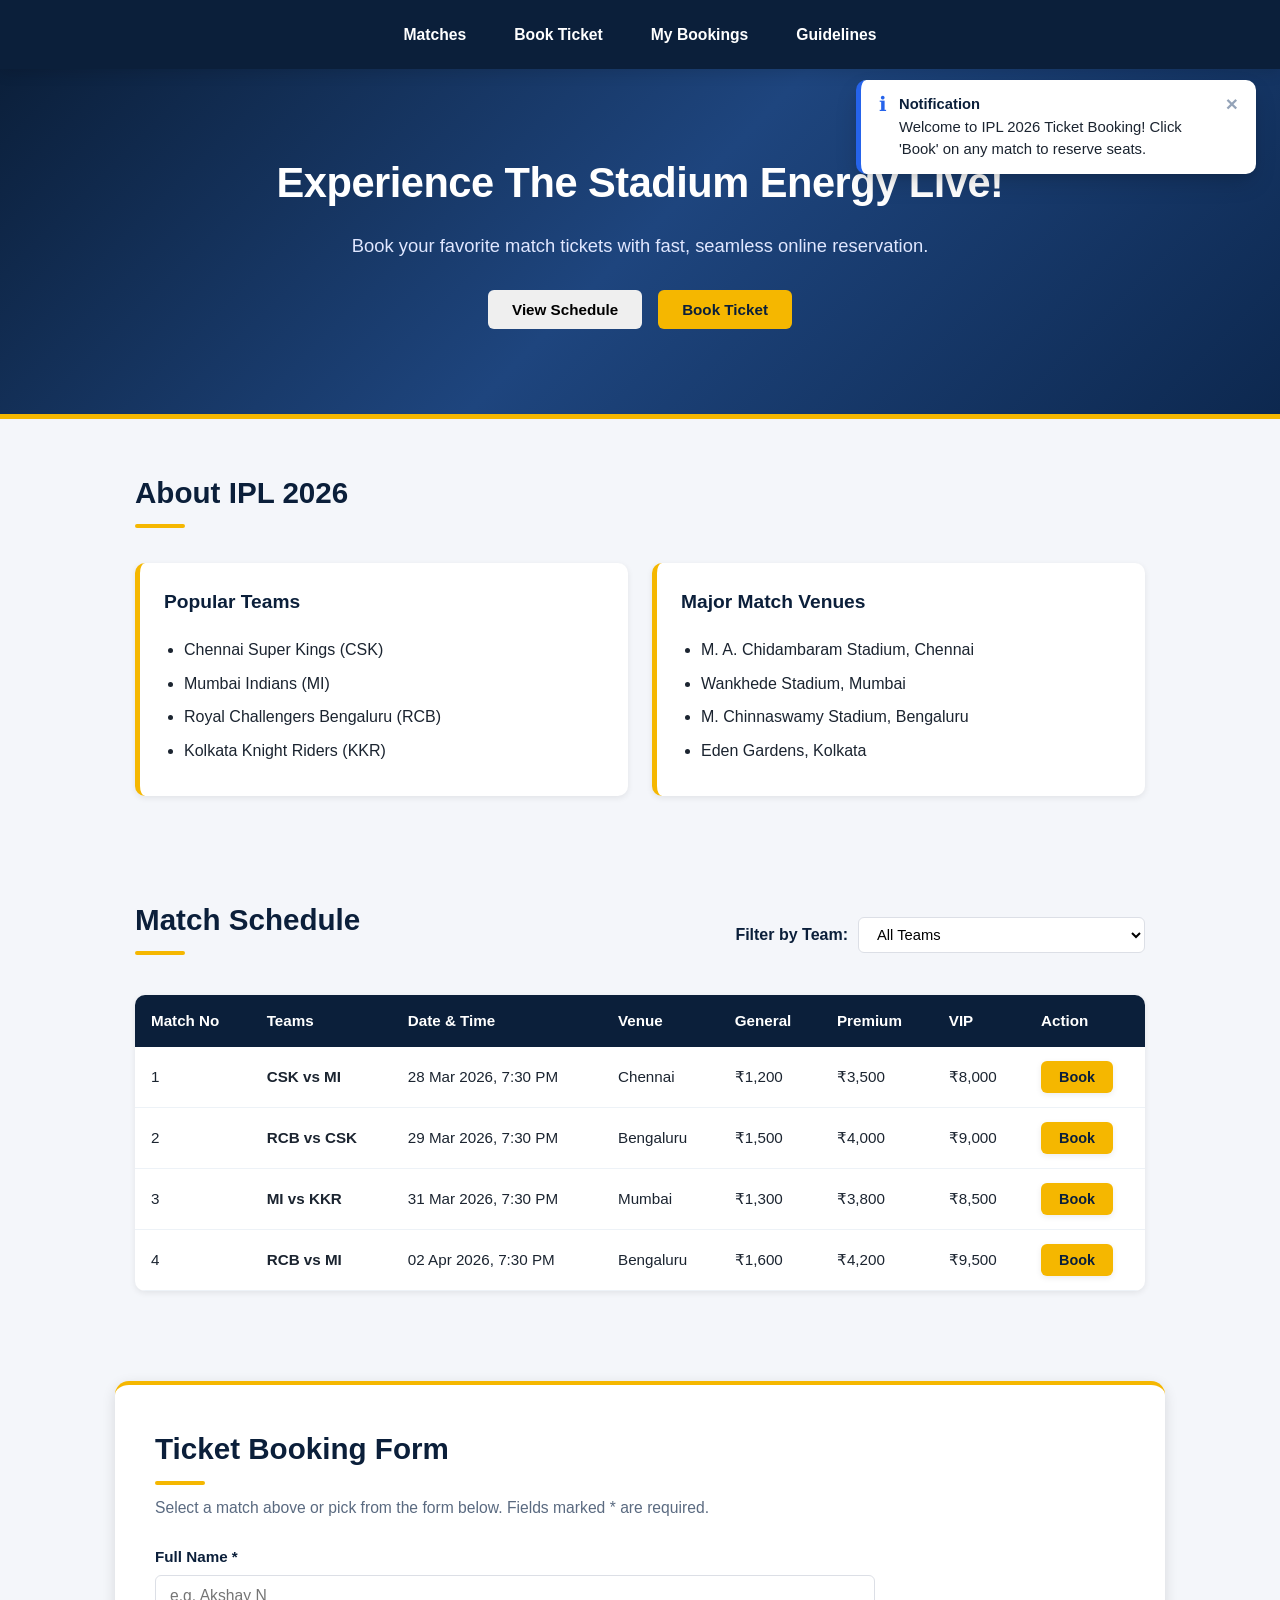
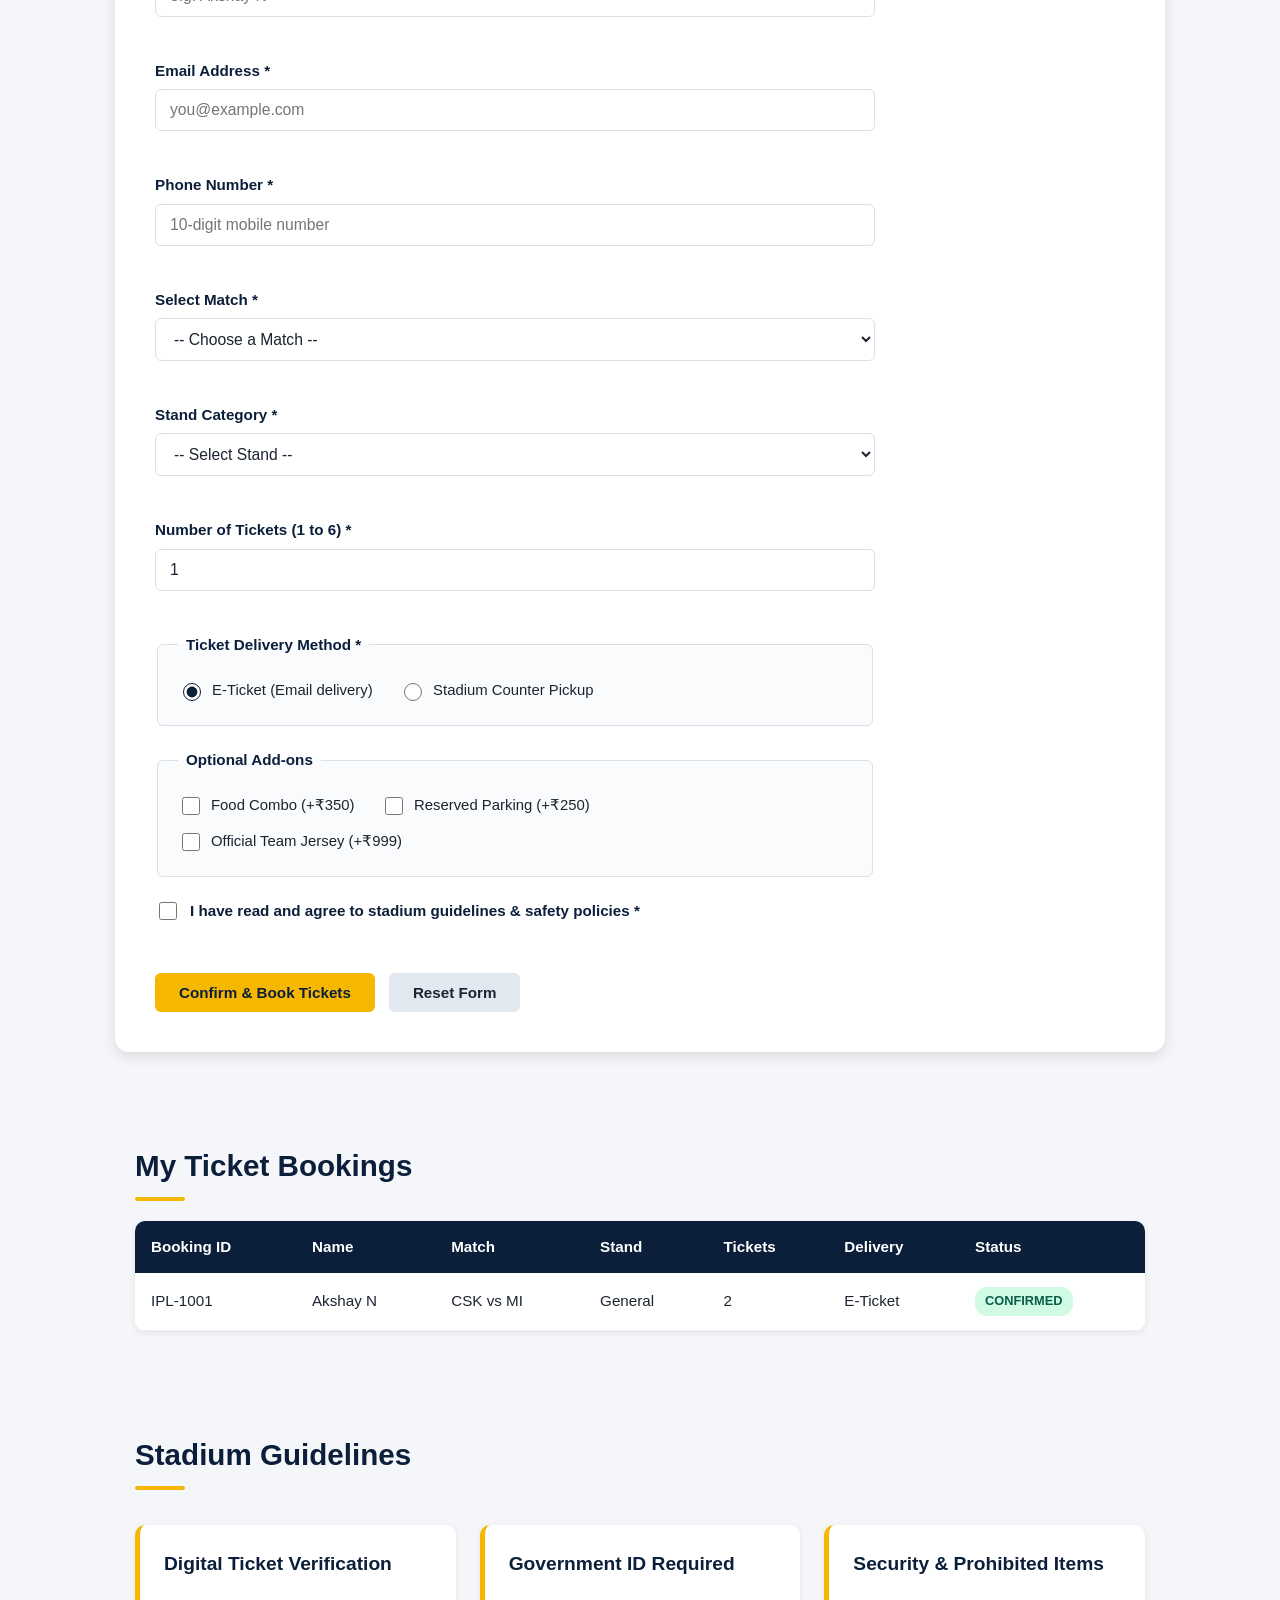
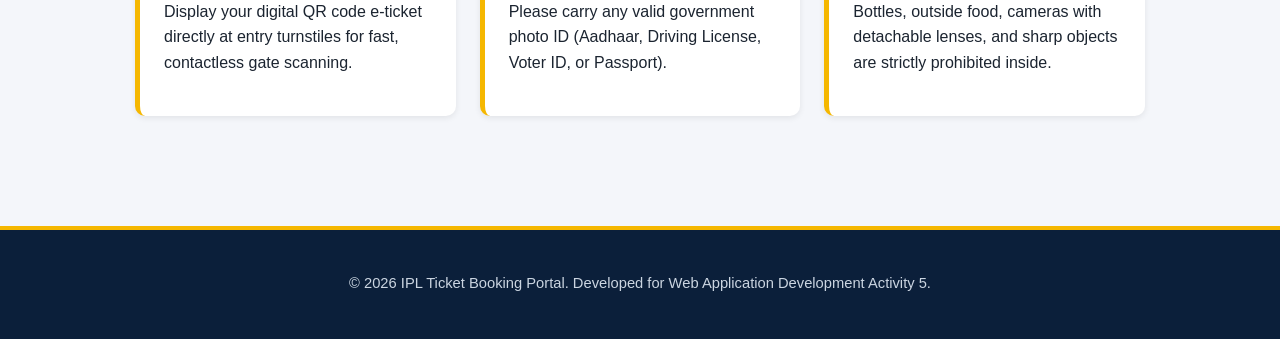
==== activity 5/index.html @ 02348d41 "Activity 5: JavaScript Basics and User Interaction - Toast notifications and smooth scrolling" ====
<!DOCTYPE html>
<html lang="en">
<head>
  <meta charset="UTF-8">
  <meta name="viewport" content="width=device-width, initial-scale=1">
  <title>IPL 2026 Ticket Booking - JavaScript Basics & User Interaction</title>
  <link rel="stylesheet" href="styles.css">
</head>
<body>

  <!-- Toast Notification Container -->
  <div id="toast-container" class="toast-container" aria-live="polite" aria-atomic="true"></div>

  <!-- Navigation Bar -->
  <header>
    <nav>
      <a href="#matches" class="nav-link">Matches</a>
      <a href="#booking" class="nav-link">Book Ticket</a>
      <a href="#my-bookings" class="nav-link">My Bookings</a>
      <a href="#guidelines" class="nav-link">Guidelines</a>
    </nav>
  </header>

  <main>

    <!-- Banner / Hero Section -->
    <section class="hero">
      <h1>Experience The Stadium Energy Live!</h1>
      <p class="hero-subtext">Book your favorite match tickets with fast, seamless online reservation.</p>
      <div class="hero-buttons">
        <a href="#matches" class="scroll-btn"><button type="button">View Schedule</button></a>
        <a href="#booking" class="scroll-btn"><button type="button" class="btn-highlight">Book Ticket</button></a>
      </div>
    </section>

    <!-- About IPL 2026 Section -->
    <section id="about">
      <h2>About IPL 2026</h2>
      <div class="about-grid">
        <div class="card">
          <h3>Popular Teams</h3>
          <ul>
            <li>Chennai Super Kings (CSK)</li>
            <li>Mumbai Indians (MI)</li>
            <li>Royal Challengers Bengaluru (RCB)</li>
            <li>Kolkata Knight Riders (KKR)</li>
          </ul>
        </div>
        <div class="card">
          <h3>Major Match Venues</h3>
          <ul>
            <li>M. A. Chidambaram Stadium, Chennai</li>
            <li>Wankhede Stadium, Mumbai</li>
            <li>M. Chinnaswamy Stadium, Bengaluru</li>
            <li>Eden Gardens, Kolkata</li>
          </ul>
        </div>
      </div>
    </section>

    <!-- Match Schedule Section -->
    <section id="matches">
      <div class="section-header">
        <h2>Match Schedule</h2>
        <div class="filter-wrapper">
          <label for="team-filter">Filter by Team:</label>
          <select id="team-filter">
            <option value="all">All Teams</option>
            <option value="CSK">Chennai Super Kings (CSK)</option>
            <option value="MI">Mumbai Indians (MI)</option>
            <option value="RCB">Royal Challengers Bengaluru (RCB)</option>
            <option value="KKR">Kolkata Knight Riders (KKR)</option>
          </select>
        </div>
      </div>

      <table id="matches-table">
        <thead>
          <tr>
            <th>Match No</th>
            <th>Teams</th>
            <th>Date &amp; Time</th>
            <th>Venue</th>
            <th>General</th>
            <th>Premium</th>
            <th>VIP</th>
            <th>Action</th>
          </tr>
        </thead>
        <tbody>
          <tr data-team="CSK MI">
            <td>1</td>
            <td><strong>CSK vs MI</strong></td>
            <td>28 Mar 2026, 7:30 PM</td>
            <td>Chennai</td>
            <td>₹1,200</td>
            <td>₹3,500</td>
            <td>₹8,000</td>
            <td>
              <button type="button" class="book-btn" data-match-id="1" data-match-name="1: CSK vs MI, Chennai">
                Book
              </button>
            </td>
          </tr>
          <tr data-team="RCB CSK">
            <td>2</td>
            <td><strong>RCB vs CSK</strong></td>
            <td>29 Mar 2026, 7:30 PM</td>
            <td>Bengaluru</td>
            <td>₹1,500</td>
            <td>₹4,000</td>
            <td>₹9,000</td>
            <td>
              <button type="button" class="book-btn" data-match-id="2" data-match-name="2: RCB vs CSK, Bengaluru">
                Book
              </button>
            </td>
          </tr>
          <tr data-team="MI KKR">
            <td>3</td>
            <td><strong>MI vs KKR</strong></td>
            <td>31 Mar 2026, 7:30 PM</td>
            <td>Mumbai</td>
            <td>₹1,300</td>
            <td>₹3,800</td>
            <td>₹8,500</td>
            <td>
              <button type="button" class="book-btn" data-match-id="3" data-match-name="3: MI vs KKR, Mumbai">
                Book
              </button>
            </td>
          </tr>
          <tr data-team="RCB MI">
            <td>4</td>
            <td><strong>RCB vs MI</strong></td>
            <td>02 Apr 2026, 7:30 PM</td>
            <td>Bengaluru</td>
            <td>₹1,600</td>
            <td>₹4,200</td>
            <td>₹9,500</td>
            <td>
              <button type="button" class="book-btn" data-match-id="4" data-match-name="4: RCB vs MI, Bengaluru">
                Book
              </button>
            </td>
          </tr>
        </tbody>
      </table>
    </section>

    <!-- Ticket Booking Form Section -->
    <section id="booking" class="booking-section">
      <div class="booking-header">
        <h2>Ticket Booking Form</h2>
        <p class="subtitle">Select a match above or pick from the form below. Fields marked * are required.</p>
      </div>

      <form id="booking-form" novalidate>
        <!-- Name -->
        <div class="form-group">
          <label for="name">Full Name *</label>
          <input type="text" id="name" name="name" required minlength="3" maxlength="40"
                 pattern="[A-Za-z ]+" title="Letters and spaces only" placeholder="e.g. Akshay N">
          <span class="field-error" id="name-error"></span>
        </div>

        <!-- Email -->
        <div class="form-group">
          <label for="email">Email Address *</label>
          <input type="email" id="email" name="email" required placeholder="you@example.com">
          <span class="field-error" id="email-error"></span>
        </div>

        <!-- Phone Number -->
        <div class="form-group">
          <label for="phone">Phone Number *</label>
          <input type="tel" id="phone" name="phone" required minlength="10" maxlength="10"
                 pattern="[6-9][0-9]{9}" title="10-digit number starting with 6, 7, 8, or 9"
                 placeholder="10-digit mobile number">
          <span class="field-error" id="phone-error"></span>
        </div>

        <!-- Match Select -->
        <div class="form-group">
          <label for="match">Select Match *</label>
          <select id="match" name="match" required>
            <option value="">-- Choose a Match --</option>
            <option value="1">1: CSK vs MI, Chennai</option>
            <option value="2">2: RCB vs CSK, Bengaluru</option>
            <option value="3">3: MI vs KKR, Mumbai</option>
            <option value="4">4: RCB vs MI, Bengaluru</option>
          </select>
          <span class="field-error" id="match-error"></span>
        </div>

        <!-- Stand Category -->
        <div class="form-group">
          <label for="stand">Stand Category *</label>
          <select id="stand" name="stand" required>
            <option value="">-- Select Stand --</option>
            <option value="General">General Stand</option>
            <option value="Premium">Premium Stand</option>
            <option value="VIP">VIP Lounge</option>
          </select>
          <span class="field-error" id="stand-error"></span>
        </div>

        <!-- Number of Tickets -->
        <div class="form-group">
          <label for="tickets">Number of Tickets (1 to 6) *</label>
          <input type="number" id="tickets" name="tickets" required min="1" max="6" value="1">
          <span class="field-error" id="tickets-error"></span>
        </div>

        <!-- Delivery Option -->
        <fieldset>
          <legend>Ticket Delivery Method *</legend>
          <label>
            <input type="radio" name="delivery" value="E-Ticket" checked required> E-Ticket (Email delivery)
          </label>
          <label>
            <input type="radio" name="delivery" value="Stadium Pickup" required> Stadium Counter Pickup
          </label>
        </fieldset>

        <!-- Extras -->
        <fieldset>
          <legend>Optional Add-ons</legend>
          <label><input type="checkbox" name="extras" value="Food Combo"> Food Combo (+₹350)</label>
          <label><input type="checkbox" name="extras" value="Parking Pass"> Reserved Parking (+₹250)</label>
          <label><input type="checkbox" name="extras" value="Official Jersey"> Official Team Jersey (+₹999)</label>
        </fieldset>

        <!-- Guidelines Agreement -->
        <div class="form-group checkbox-group">
          <label>
            <input type="checkbox" id="agree" name="agree" required>
            I have read and agree to stadium guidelines &amp; safety policies *
          </label>
          <span class="field-error" id="agree-error"></span>
        </div>

        <!-- Form Action Buttons -->
        <div class="form-actions">
          <button type="submit" id="submit-btn" class="btn-primary">Confirm &amp; Book Tickets</button>
          <button type="reset" id="reset-btn" class="btn-secondary">Reset Form</button>
        </div>
      </form>
    </section>

    <!-- My Ticket Bookings Section -->
    <section id="my-bookings">
      <h2>My Ticket Bookings</h2>
      <table id="bookings-table">
        <thead>
          <tr>
            <th>Booking ID</th>
            <th>Name</th>
            <th>Match</th>
            <th>Stand</th>
            <th>Tickets</th>
            <th>Delivery</th>
            <th>Status</th>
          </tr>
        </thead>
        <tbody id="bookings-body">
          <tr>
            <td>IPL-1001</td>
            <td>Akshay N</td>
            <td>CSK vs MI</td>
            <td>General</td>
            <td>2</td>
            <td>E-Ticket</td>
            <td><span class="badge badge-success">Confirmed</span></td>
          </tr>
        </tbody>
      </table>
    </section>

    <!-- Guidelines Section -->
    <section id="guidelines">
      <h2>Stadium Guidelines</h2>
      <div class="guidelines-grid">
        <article class="card">
          <h3>Digital Ticket Verification</h3>
          <p>Display your digital QR code e-ticket directly at entry turnstiles for fast, contactless gate scanning.</p>
        </article>
        <article class="card">
          <h3>Government ID Required</h3>
          <p>Please carry any valid government photo ID (Aadhaar, Driving License, Voter ID, or Passport).</p>
        </article>
        <article class="card">
          <h3>Security &amp; Prohibited Items</h3>
          <p>Bottles, outside food, cameras with detachable lenses, and sharp objects are strictly prohibited inside.</p>
        </article>
      </div>
    </section>

  </main>

  <!-- Footer -->
  <footer>
    <p>&copy; 2026 IPL Ticket Booking Portal. Developed for Web Application Development Activity 5.</p>
  </footer>

  <!-- Link JavaScript File -->
  <script src="app.js"></script>
</body>
</html>
---- activity 5/styles.css ----
/* ==========================================================================
   IPL 2026 Ticket Booking - Activity 5 Stylesheet
   Focus: Responsive Layout, UI Polish, Smooth Scrolling & Toast Notifications
   ========================================================================== */

:root {
  --primary: #0b1f3a;
  --primary-light: #183661;
  --accent: #f5b700;
  --accent-hover: #dba300;
  --background: #f4f6fa;
  --surface: #ffffff;
  --text: #1b2430;
  --text-muted: #5a6a80;
  --border: #dcdfe6;
  --success: #10b981;
  --info: #2563eb;
  --warning: #f59e0b;
  --danger: #ef4444;
  --shadow-sm: 0 2px 6px rgba(0, 0, 0, 0.08);
  --shadow-md: 0 4px 14px rgba(0, 0, 0, 0.12);
  --shadow-lg: 0 10px 30px rgba(0, 0, 0, 0.15);
  --radius-sm: 6px;
  --radius-md: 10px;
  --radius-lg: 14px;
}

/* Enable native smooth scroll as default behavior */
html {
  scroll-behavior: smooth;
}

* {
  box-sizing: border-box;
}

body {
  margin: 0;
  padding-top: 65px;
  font-family: -apple-system, BlinkMacSystemFont, "Segoe UI", Roboto, Helvetica, Arial, sans-serif;
  background-color: var(--background);
  color: var(--text);
  line-height: 1.6;
}

/* ---------------------------------------------------------
   Navigation Header
   --------------------------------------------------------- */
header {
  position: fixed;
  top: 0;
  left: 0;
  width: 100%;
  background-color: var(--primary);
  box-shadow: var(--shadow-md);
  z-index: 1000;
}

nav {
  display: flex;
  justify-content: center;
  align-items: center;
  gap: 28px;
  padding: 16px 20px;
  max-width: 1100px;
  margin: 0 auto;
}

nav a {
  color: #ffffff;
  text-decoration: none;
  font-weight: 600;
  font-size: 0.98rem;
  padding: 6px 10px;
  border-radius: var(--radius-sm);
  transition: color 0.2s ease, background-color 0.2s ease;
}

nav a:hover,
nav a.active {
  color: var(--accent);
  background-color: rgba(255, 255, 255, 0.08);
}

/* ---------------------------------------------------------
   Sections & Layout
   --------------------------------------------------------- */
section {
  padding: 50px 20px;
  max-width: 1050px;
  margin: 0 auto;
  scroll-margin-top: 80px; /* Offset for fixed header */
}

h2 {
  color: var(--primary);
  font-size: 1.85rem;
  margin-top: 0;
  margin-bottom: 20px;
  position: relative;
  display: inline-block;
}

h2::after {
  content: "";
  display: block;
  width: 50px;
  height: 4px;
  background-color: var(--accent);
  margin-top: 8px;
  border-radius: 2px;
}

/* ---------------------------------------------------------
   Hero Banner
   --------------------------------------------------------- */
.hero {
  max-width: none;
  text-align: center;
  padding: 85px 20px;
  color: #ffffff;
  background: linear-gradient(135deg, #0b1f3a 0%, #1e457e 50%, #0d284f 100%);
  border-bottom: 5px solid var(--accent);
}

.hero h1 {
  font-size: 2.6rem;
  margin: 0 0 14px 0;
  font-weight: 800;
  letter-spacing: -0.5px;
}

.hero-subtext {
  font-size: 1.15rem;
  color: #e0e7ff;
  max-width: 650px;
  margin: 0 auto 30px auto;
}

.hero-buttons {
  display: flex;
  justify-content: center;
  gap: 16px;
  flex-wrap: wrap;
}

.hero-buttons a {
  text-decoration: none;
}

/* ---------------------------------------------------------
   Buttons
   --------------------------------------------------------- */
button {
  font-family: inherit;
  font-size: 0.95rem;
  font-weight: 700;
  padding: 11px 24px;
  border: none;
  border-radius: var(--radius-sm);
  cursor: pointer;
  transition: all 0.2s ease;
  display: inline-flex;
  align-items: center;
  justify-content: center;
  gap: 8px;
}

button:hover {
  transform: translateY(-1px);
}

button:active {
  transform: translateY(1px);
}

.btn-primary {
  background-color: var(--accent);
  color: var(--primary);
}

.btn-primary:hover {
  background-color: var(--accent-hover);
  box-shadow: 0 4px 12px rgba(245, 183, 0, 0.4);
}

.btn-secondary {
  background-color: #e2e8f0;
  color: var(--text);
}

.btn-secondary:hover {
  background-color: #cbd5e1;
}

.btn-highlight {
  background-color: var(--accent);
  color: var(--primary);
}

/* Table Book Button */
.book-btn {
  background-color: var(--accent);
  color: var(--primary);
  padding: 8px 18px;
  font-size: 0.9rem;
  border-radius: var(--radius-sm);
  box-shadow: var(--shadow-sm);
}

.book-btn:hover {
  background-color: var(--primary);
  color: var(--accent);
  box-shadow: 0 2px 8px rgba(11, 31, 58, 0.35);
}

/* ---------------------------------------------------------
   About Grid & Cards
   --------------------------------------------------------- */
.about-grid,
.guidelines-grid {
  display: grid;
  grid-template-columns: repeat(auto-fit, minmax(280px, 1fr));
  gap: 24px;
  margin-top: 15px;
}

.card {
  background-color: var(--surface);
  padding: 24px;
  border-radius: var(--radius-md);
  border-left: 5px solid var(--accent);
  box-shadow: var(--shadow-sm);
  transition: transform 0.2s ease, box-shadow 0.2s ease;
}

.card:hover {
  transform: translateY(-2px);
  box-shadow: var(--shadow-md);
}

.card h3 {
  margin-top: 0;
  color: var(--primary);
  font-size: 1.2rem;
}

.card ul {
  padding-left: 20px;
  margin-bottom: 0;
}

.card li {
  margin-bottom: 8px;
  color: var(--text);
}

/* ---------------------------------------------------------
   Match Schedule & Tables
   --------------------------------------------------------- */
.section-header {
  display: flex;
  justify-content: space-between;
  align-items: center;
  flex-wrap: wrap;
  gap: 15px;
  margin-bottom: 20px;
}

.filter-wrapper {
  display: flex;
  align-items: center;
  gap: 10px;
}

.filter-wrapper label {
  font-weight: 600;
  color: var(--primary);
}

.filter-wrapper select {
  padding: 8px 14px;
  border-radius: var(--radius-sm);
  border: 1px solid var(--border);
  background-color: var(--surface);
  font-size: 0.92rem;
  cursor: pointer;
  outline: none;
}

table {
  width: 100%;
  border-collapse: collapse;
  background-color: var(--surface);
  border-radius: var(--radius-md);
  overflow: hidden;
  box-shadow: var(--shadow-sm);
}

th {
  background-color: var(--primary);
  color: #ffffff;
  font-weight: 700;
  padding: 14px 16px;
  text-align: left;
  font-size: 0.95rem;
}

td {
  padding: 14px 16px;
  border-bottom: 1px solid #edf2f7;
  font-size: 0.95rem;
  color: var(--text);
}

tbody tr {
  transition: background-color 0.15s ease;
}

tbody tr:hover {
  background-color: #fffbeb;
}

.badge {
  display: inline-block;
  padding: 4px 10px;
  font-size: 0.8rem;
  font-weight: 700;
  border-radius: 12px;
  text-transform: uppercase;
}

.badge-success {
  background-color: #d1fae5;
  color: #065f46;
}

/* ---------------------------------------------------------
   Ticket Booking Form Section & Highlight Animation
   --------------------------------------------------------- */
.booking-section {
  background-color: #ffffff;
  border-radius: var(--radius-lg);
  box-shadow: var(--shadow-md);
  padding: 40px;
  margin-top: 40px;
  margin-bottom: 40px;
  border-top: 4px solid var(--accent);
  transition: box-shadow 0.4s ease, border-color 0.4s ease, transform 0.4s ease;
}

/* Visual pulse highlight triggered when smooth scrolling lands on form */
.form-highlight {
  animation: pulseHighlight 1.5s ease-out;
}

@keyframes pulseHighlight {
  0% {
    box-shadow: 0 0 0 0 rgba(245, 183, 0, 0.7), var(--shadow-md);
    transform: scale(1.01);
  }
  50% {
    box-shadow: 0 0 0 10px rgba(245, 183, 0, 0.25), var(--shadow-lg);
  }
  100% {
    box-shadow: 0 0 0 0 rgba(245, 183, 0, 0), var(--shadow-md);
    transform: scale(1);
  }
}

.booking-header {
  margin-bottom: 25px;
}

.subtitle {
  color: var(--text-muted);
  margin-top: -10px;
  font-size: 0.98rem;
}

form {
  max-width: 720px;
}

.form-group {
  margin-bottom: 20px;
}

.form-group label {
  display: block;
  font-weight: 600;
  margin-bottom: 6px;
  color: var(--primary);
  font-size: 0.95rem;
}

input[type="text"],
input[type="email"],
input[type="tel"],
input[type="number"],
form select {
  width: 100%;
  padding: 11px 14px;
  border: 1px solid var(--border);
  border-radius: var(--radius-sm);
  font-size: 0.98rem;
  color: var(--text);
  background-color: #ffffff;
  transition: border-color 0.2s ease, box-shadow 0.2s ease;
}

input:focus,
form select:focus {
  outline: none;
  border-color: var(--accent);
  box-shadow: 0 0 0 3px rgba(245, 183, 0, 0.3);
}

input.input-error,
form select.input-error {
  border-color: var(--danger);
  box-shadow: 0 0 0 3px rgba(239, 68, 68, 0.2);
}

.field-error {
  display: block;
  color: var(--danger);
  font-size: 0.85rem;
  margin-top: 4px;
  min-height: 18px;
}

fieldset {
  border: 1px solid var(--border);
  border-radius: var(--radius-sm);
  padding: 16px 20px;
  margin-bottom: 22px;
  background-color: #fafbfd;
}

legend {
  font-weight: 700;
  color: var(--primary);
  padding: 0 8px;
  font-size: 0.95rem;
}

fieldset label {
  display: inline-flex;
  align-items: center;
  gap: 8px;
  margin-right: 22px;
  margin-top: 6px;
  margin-bottom: 6px;
  cursor: pointer;
  font-size: 0.93rem;
}

fieldset input[type="radio"],
fieldset input[type="checkbox"],
.checkbox-group input[type="checkbox"] {
  width: 18px;
  height: 18px;
  cursor: pointer;
  accent-color: var(--primary);
}

.checkbox-group label {
  display: flex;
  align-items: center;
  gap: 10px;
  cursor: pointer;
}

.form-actions {
  display: flex;
  gap: 14px;
  margin-top: 25px;
  flex-wrap: wrap;
}

/* ---------------------------------------------------------
   TOAST NOTIFICATION COMPONENT (Key Requirement)
   --------------------------------------------------------- */
.toast-container {
  position: fixed;
  top: 80px;
  right: 24px;
  z-index: 9999;
  display: flex;
  flex-direction: column;
  gap: 12px;
  max-width: 400px;
  width: calc(100% - 48px);
  pointer-events: none;
}

.toast {
  pointer-events: auto;
  display: flex;
  align-items: flex-start;
  gap: 12px;
  background-color: #ffffff;
  color: var(--text);
  padding: 14px 18px;
  border-radius: var(--radius-md);
  box-shadow: 0 10px 25px -4px rgba(0, 0, 0, 0.18), 0 4px 10px -2px rgba(0, 0, 0, 0.1);
  border-left: 5px solid var(--info);
  font-size: 0.93rem;
  line-height: 1.45;
  position: relative;
  overflow: hidden;
  animation: toastSlideIn 0.35s cubic-bezier(0.16, 1, 0.3, 1) forwards;
  transition: opacity 0.3s ease, transform 0.3s ease;
}

/* Toast Variants */
.toast-success {
  border-left-color: var(--success);
}

.toast-info {
  border-left-color: var(--info);
}

.toast-warning {
  border-left-color: var(--warning);
}

.toast-error {
  border-left-color: var(--danger);
}

/* Toast Icon */
.toast-icon {
  font-size: 1.25rem;
  flex-shrink: 0;
  line-height: 1;
}

.toast-success .toast-icon { color: var(--success); }
.toast-info .toast-icon { color: var(--info); }
.toast-warning .toast-icon { color: var(--warning); }
.toast-error .toast-icon { color: var(--danger); }

/* Toast Content */
.toast-content {
  flex-grow: 1;
}

.toast-title {
  font-weight: 700;
  font-size: 0.92rem;
  margin-bottom: 2px;
  color: var(--primary);
}

.toast-message {
  color: var(--text);
}

/* Toast Close Button */
.toast-close {
  background: none;
  border: none;
  padding: 0;
  margin: 0;
  font-size: 1.3rem;
  color: #94a3b8;
  cursor: pointer;
  line-height: 1;
  transition: color 0.15s ease;
}

.toast-close:hover {
  color: var(--text);
  transform: none;
  background: none;
  box-shadow: none;
}

/* Toast Exit Animation */
.toast.toast-hide {
  animation: toastSlideOut 0.3s cubic-bezier(0.16, 1, 0.3, 1) forwards;
}

@keyframes toastSlideIn {
  from {
    opacity: 0;
    transform: translateX(110%);
  }
  to {
    opacity: 1;
    transform: translateX(0);
  }
}

@keyframes toastSlideOut {
  from {
    opacity: 1;
    transform: translateX(0);
  }
  to {
    opacity: 0;
    transform: translateX(110%);
  }
}

/* ---------------------------------------------------------
   Footer
   --------------------------------------------------------- */
footer {
  background-color: var(--primary);
  color: #cbd5e1;
  text-align: center;
  padding: 28px 20px;
  margin-top: 60px;
  border-top: 4px solid var(--accent);
  font-size: 0.92rem;
}

/* ---------------------------------------------------------
   Responsive Media Queries
   --------------------------------------------------------- */
@media (max-width: 768px) {
  nav {
    gap: 14px;
    font-size: 0.9rem;
    flex-wrap: wrap;
  }

  .hero h1 {
    font-size: 2rem;
  }

  .section-header {
    flex-direction: column;
    align-items: flex-start;
  }

  table {
    display: block;
    overflow-x: auto;
    white-space: nowrap;
  }

  .booking-section {
    padding: 24px 18px;
  }

  .toast-container {
    right: 12px;
    left: 12px;
    width: auto;
    max-width: none;
  }
}
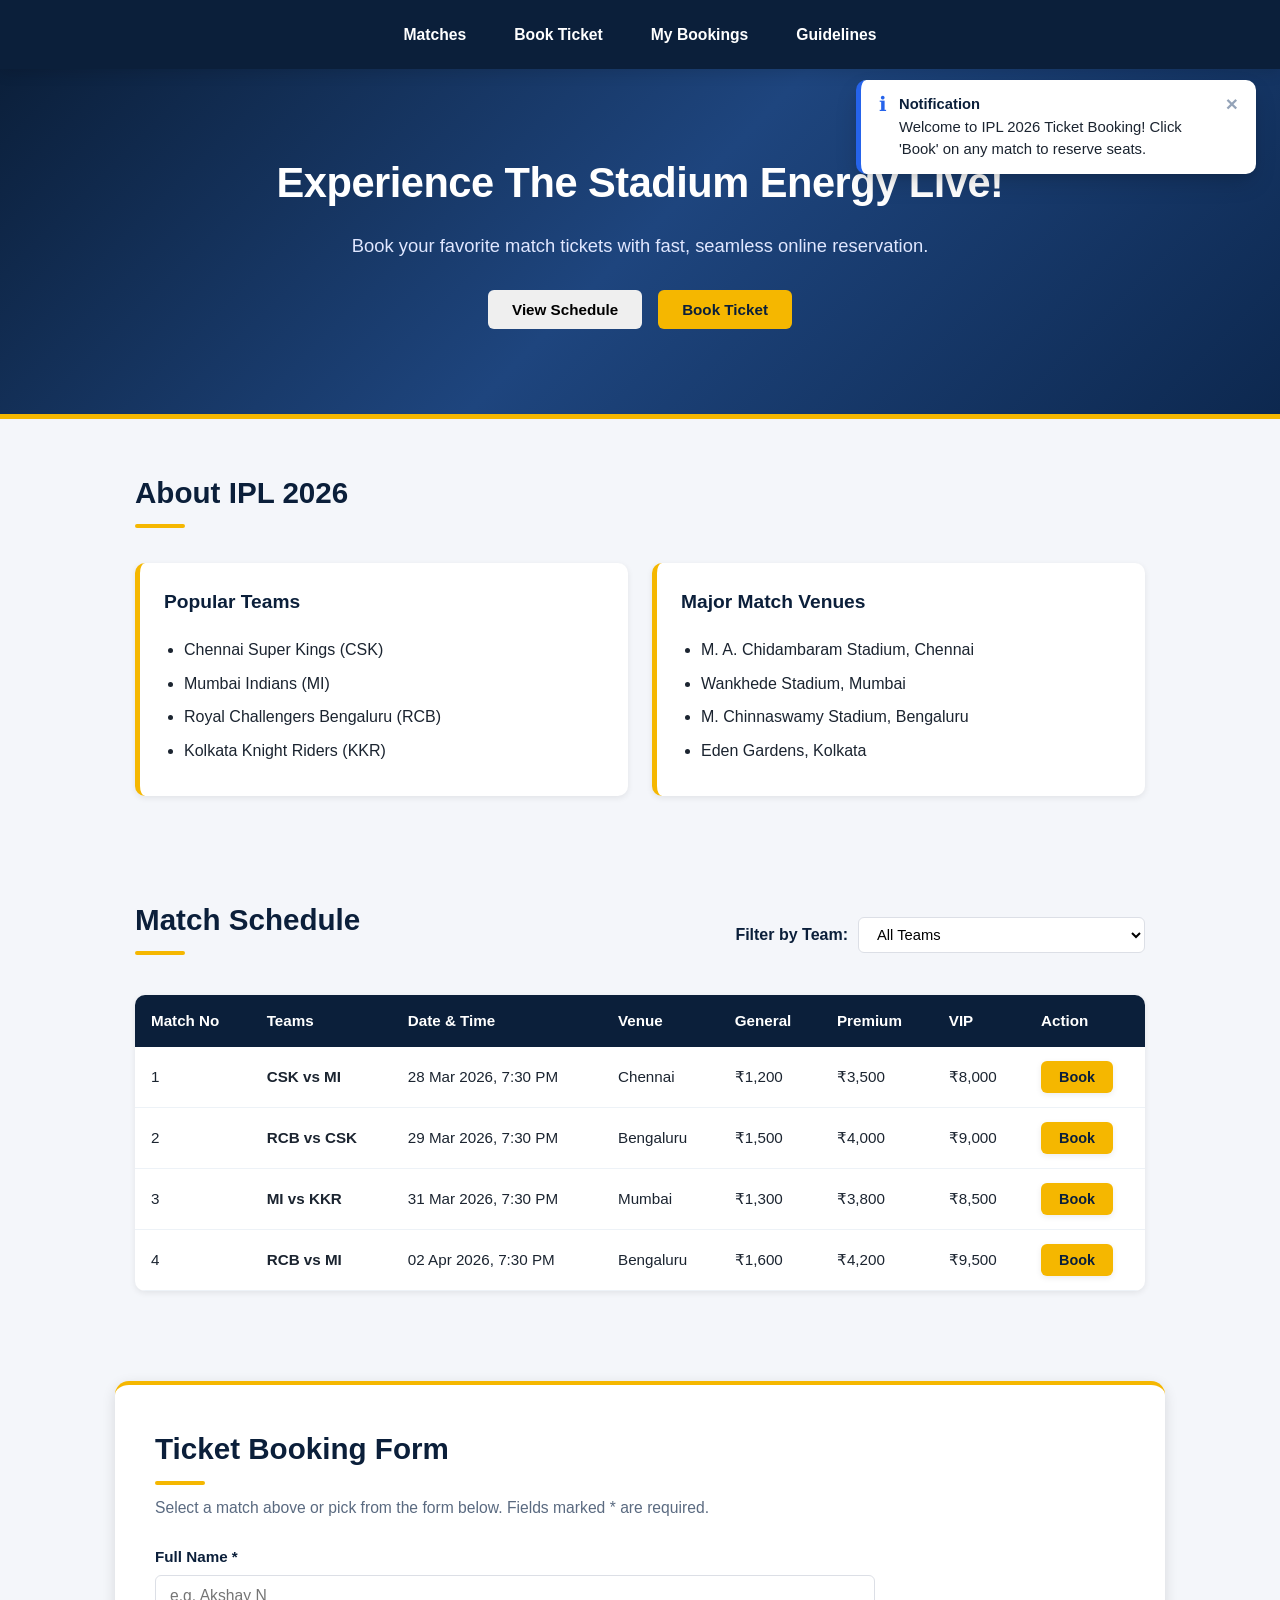
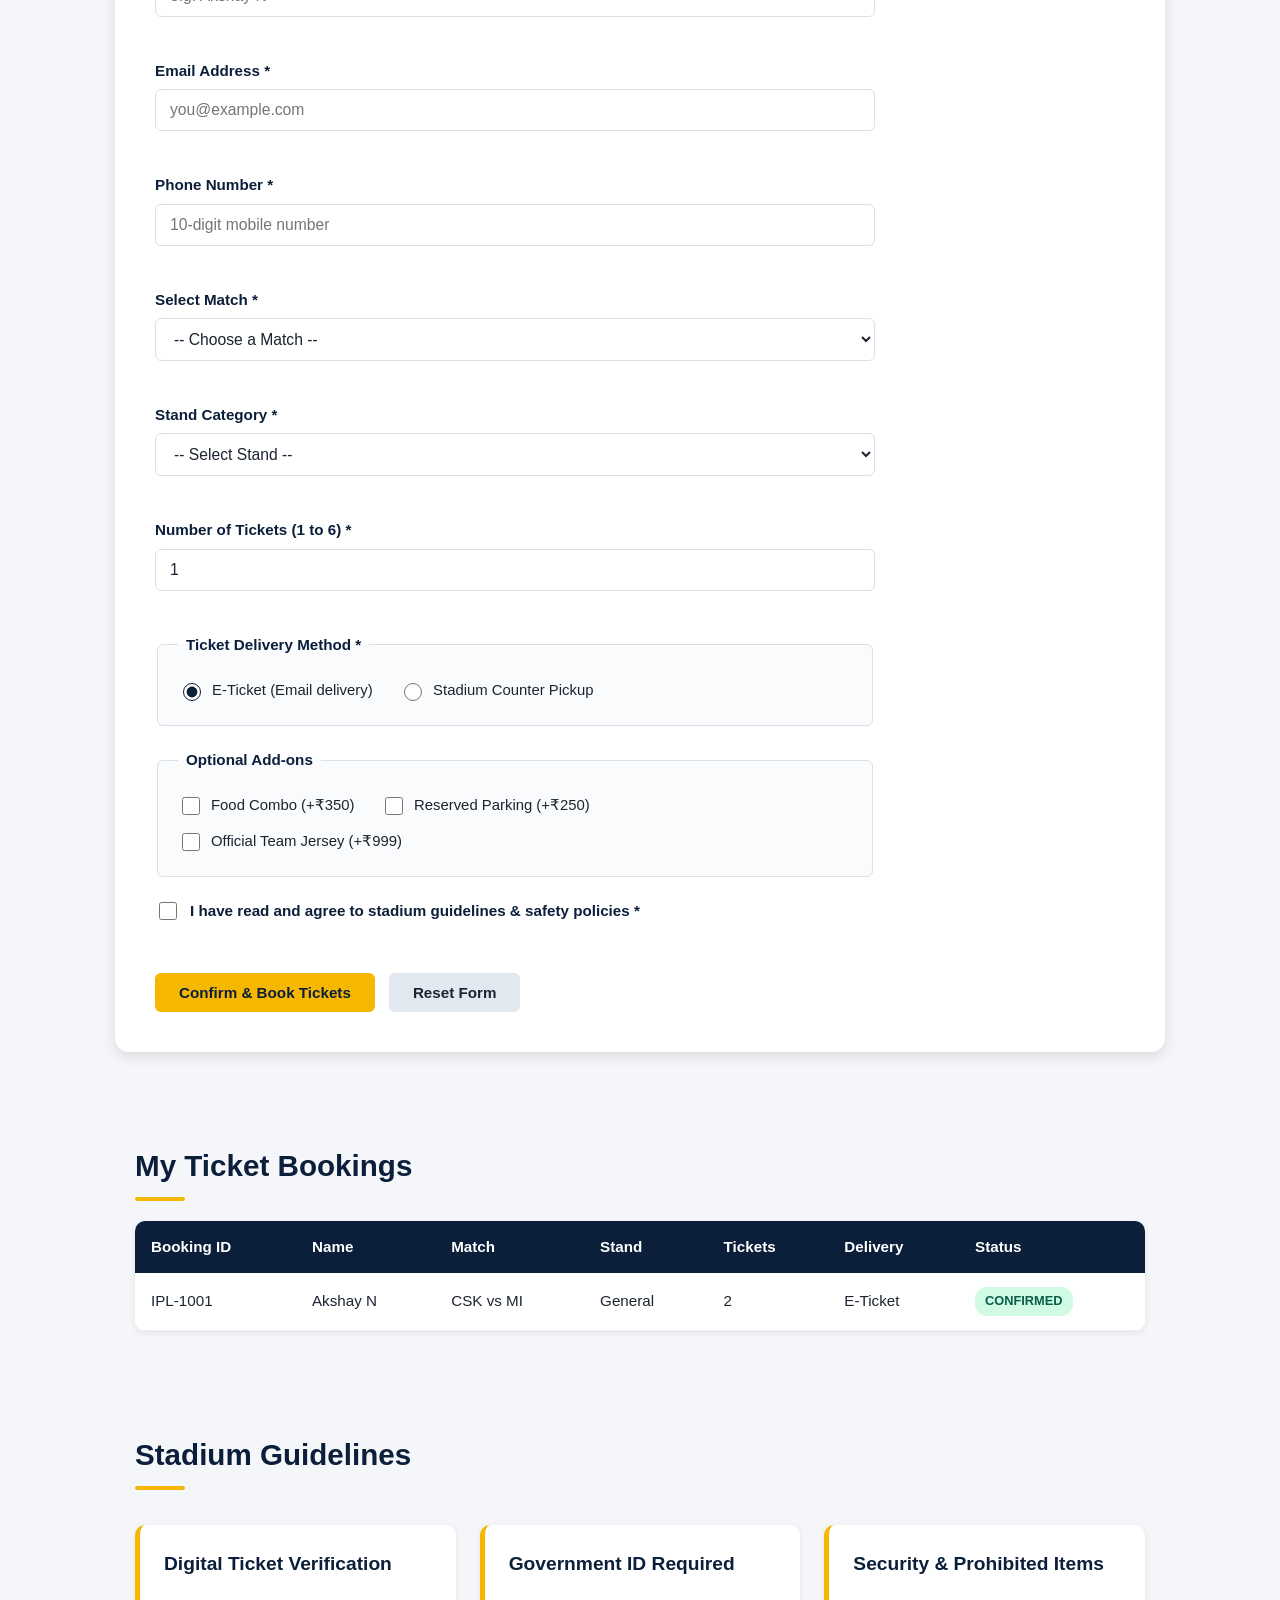
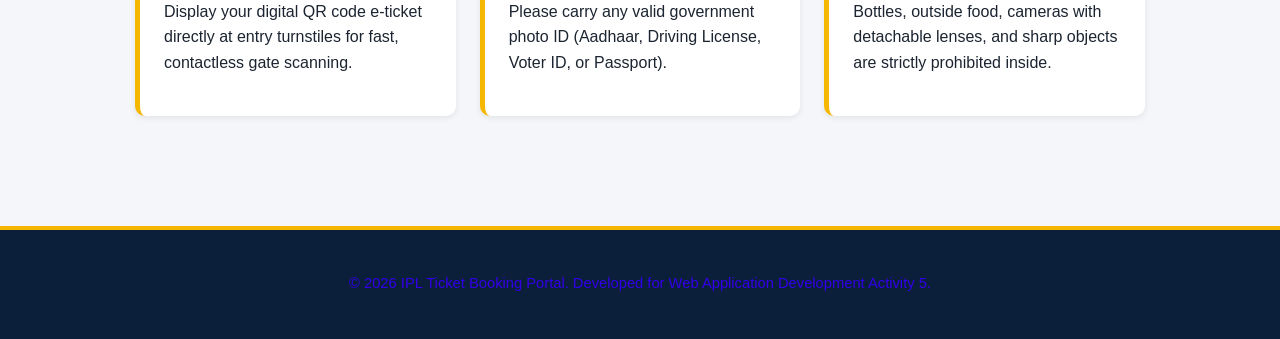
==== commit 41ea16f6: "fix(activities): restore Activity 10 to pure React (components, props, state) and configure Activity" ====
--- a/activity 5/index.html
+++ b/activity 5/index.html
@@ -170,7 +170,7 @@
           <input type="email" id="email" name="email" required placeholder="you@example.com">
           <span class="field-error" id="email-error"></span>
         </div>
-
+        
         <!-- Phone Number -->
         <div class="form-group">
           <label for="phone">Phone Number *</label>
--- a/activity 5/styles.css
+++ b/activity 5/styles.css
@@ -5,7 +5,7 @@
 
 :root {
   --primary: #0b1f3a;
-  --primary-light: #183661;
+  --primary-light: #311861;
   --accent: #f5b700;
   --accent-hover: #dba300;
   --background: #f4f6fa;
@@ -211,7 +211,7 @@
 .book-btn:hover {
   background-color: var(--primary);
   color: var(--accent);
-  box-shadow: 0 2px 8px rgba(11, 31, 58, 0.35);
+  box-shadow: 0 2px 8px rgba(26, 0, 197, 0.35);
 }
 
 /* ---------------------------------------------------------
@@ -611,10 +611,10 @@
    --------------------------------------------------------- */
 footer {
   background-color: var(--primary);
-  color: #cbd5e1;
+  color: #3200e8;
   text-align: center;
   padding: 28px 20px;
-  margin-top: 60px;
+  margin-top: 60px; 
   border-top: 4px solid var(--accent);
   font-size: 0.92rem;
 }
